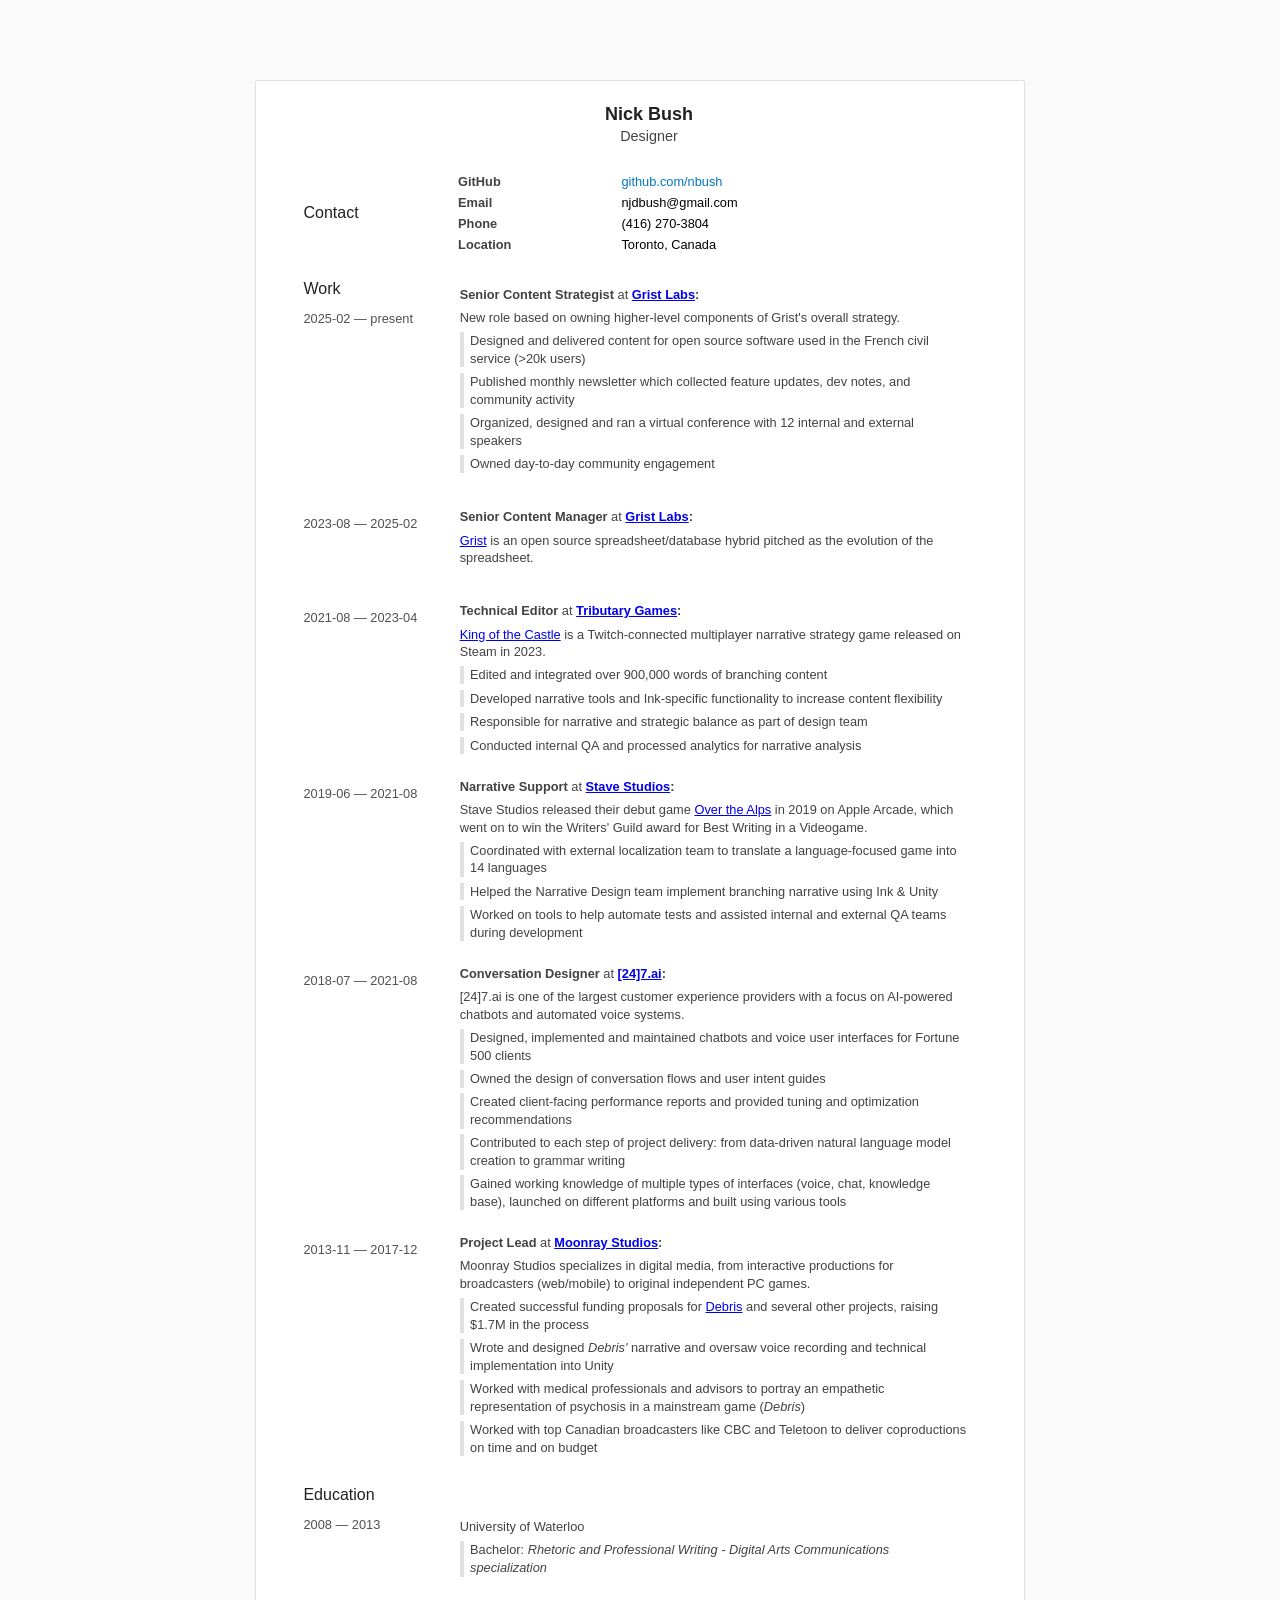
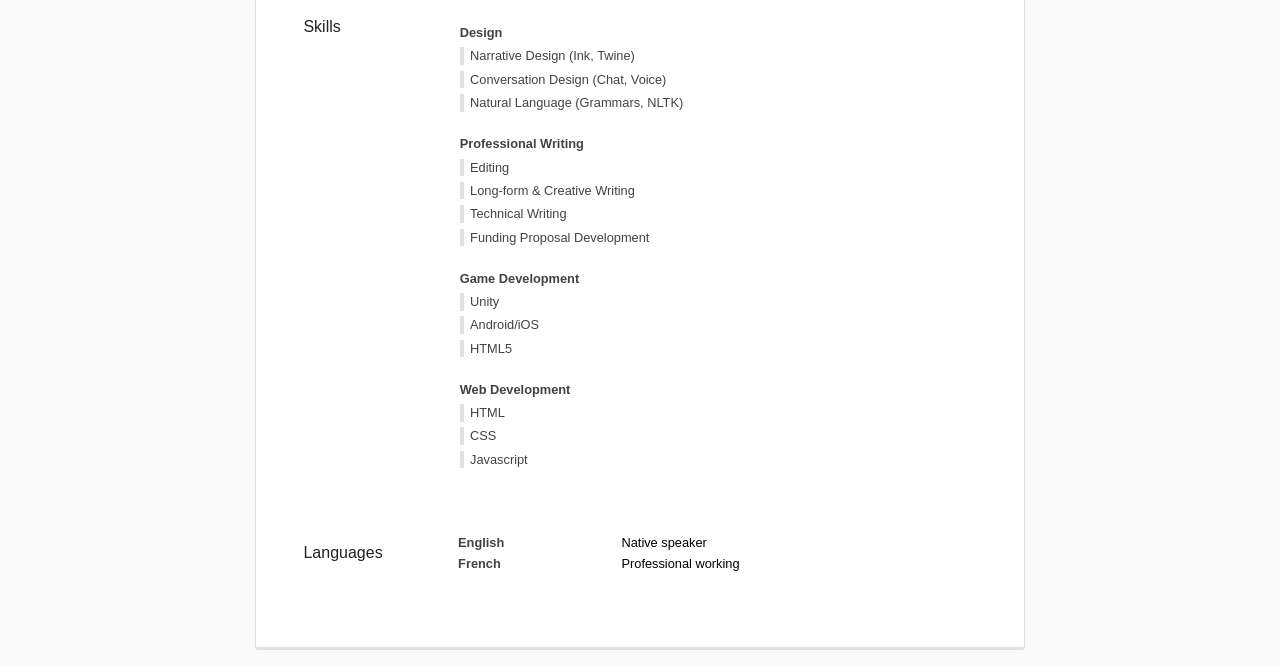
==== resume.html @ f0c7b27f "re-adding old site" ====
<!DOCTYPE html>
<html>
<head>
  <meta charset="utf-8">
  <meta name="viewport" content="width=device-width, user-scalable=no, minimal-ui">
  <title>Nick Bush</title>
  <!-- <link href='http://fonts.googleapis.com/css?family=Merriweather:400,300,700' rel='stylesheet' type='text/css'>
  <link href='http://fonts.googleapis.com/css?family=Open+Sans:400,300,600' rel='stylesheet' type='text/css'> -->
  <style>
    body, html {
      font-family: "Open Sans", sans-serif;
      font-size: 12pt;
      padding-top:2.5em;
      margin:0;
      background-color:#fafafa;
      line-height: 1.1em;
    }
    
    .note {
      display:block;
      position: absolute;
      top:10px;
      left:10px;
      font-size: 0.6em;
    }
    
    .new {
      background-color: #81C784;
      border: 1px solid #757575;
      padding: 1px;
      border-radius: 4px;
    }
    
    /* Header */
    
    header {
      width:100%;
      vertical-align: middle;
      text-align: center;
    }
    
    .header-content {
      display: inline-block;
    }
    
    .header-text {
      margin-top:0.5em;
      margin-left:1em;
      font-size: large;
      font-weight: bold;
    }
    
    header p {
      text-align:center;
      margin:0;
      color: #212121;
    }
    
    .first-name {
        font-size: 1.05em;
    }
    
    .subtitle {
      padding-top:.3em;
      font-size:0.8em;
      font-weight:500;
      color: #424242;
    }
    
    /* Information */
    
    .paper {
      margin: 0 auto;
      margin-bottom:1em;
      
      background-color:white;
      width:60%;
      
      padding:1em 0 1em 0;
      
      border-top: 1px solid #e0e0e0;
      border-left: 1px solid #e0e0e0;
      border-right: 1px solid #e0e0e0;
      border-bottom: 3px solid #e0e0e0;
      border-radius:3px;
    }
    
    @media(max-width:992px) {
      .paper {
        width:80%;
      }
    }
    
    /* Content Part */
    
    .content-wrapper {
      padding-right:7.25%;
    }
    
    .content {
      display:table;
      width:100%;
      
      padding-top:1.5em;
      
      /*border-top: 1px solid #eeeeee;*/
    }
    
    .content:last-child {
      margin-bottom: 2em;
    }
    
    body > div > article > div > section:last-child {
      padding-bottom:1.5em;
    }
    
    .row {
        display:table-row;
    }
    .row div {
        display:table-cell;
    }
    
    .content-cat {
      color: #212121;
      
      vertical-align:middle;
    
      padding-left:6.66%;
      width:25%;
    }
    
    .content-cat p {
      font-size:0.8em;
      font-weight:400;
      color: #505050;
      margin-bottom:0;
    }
    
    .big-text {
      vertical-align:top;
    }
    
    .content-text ul {
      padding:0;
      margin:0;
      margin-top:0.15em;
      
      width:85%;
      margin-left:1.5em;
    }
    
    .content-text ul:last-child {
      margin-bottom:0.5em;
    }
    
    .content-text ul li {
      font-size:0.8em;
      
      display:inline-block;
    }
    
    .content-text ul li:first-child {
      width:35%;
      
      color: #424242;
      
      font-weight:600;
    }
    
    .content-text ul li a, div.content-text.work-listing.education-listing > p > strong > a {
      text-decoration: none;
      color: #0277bd;
    }
    
    .content-text ul li a:hover {
      color:#4fc3f7;
    }
    
    .work-listing p {
      font-size:0.8em;
      
      color: #424242;
      
      margin-left:2em;
      margin-top:0.45em;
      margin-bottom: 0.45em;
    }
    
    div.content-text.work-listing.education-listing > p:nth-child(2) {
      margin-top:0.25em;
    }
    
    .work-listing .highlight {
      font-size:0.8em;
      font-weight:400;
      
      color: #424242;
      
      padding-left:0.5em;
      
      border-left:4px solid #e0e0e0;
      
    }
    
    .education-listing > .heading {
      font-weight:600;
      
      margin-top:0.75em;
      margin-left:2em;
    }
    
    .education-listing > .highlight {
      margin-left:3.25em;
    }
    
    .highlight {
      transition: border .33s ease-in;
    }
    
    .profiles-listing ul li, .profiles-listing ul li:first-child {
      width:32%;
      font-weight: normal;
    }
    
    .work-content, .education-content {
      padding-top: .75em;
    }
    
    section.content.education-content > div > div.content-cat {
      vertical-align: top;
    }
    
    div.content-text.skills-listing > p {
      font-size:0.8em;
      font-weight:400;
    
      margin-left: 2em;
      margin-top: 0.45em;
      margin-bottom: 0.45em;
    }
    
    div.content-text.skills-listing > p > {
      color:#212121;
    }
    
    @media screen and (max-width: 600px) {
      body, html {
        padding-top: 30px;
      }
    
      .paper {
        width:95%;
      }
    
      .row div {
        display: block;
      }
    
      .content-cat {
        width: 100%;
      }
    
      .content-text ul li {
        width: 100%;
      }
    
      .content-text ul li:first-child {
        width: 100%;
      }
      
      .education-listing > .highlight {
        margin-left: 30px;
      }
    }</style>
    
    <style media="print">
    body, html {
      background-color: white;
      padding-top: 1.5em;
    }
    
    .paper {
      width:100%;
      border: 0;
    
      padding-top: 0;
    }
    
    header p {
      font-size: 1.3em;
    }
    
    .subtitle {
      font-size: 0.7em;
    }
    
    .header-pic {
      float:left;
    }
    
    .profiles {
      display:none;
    }
    
    .content {
      page-break-inside:avoid; 
      page-break-after:auto;
    }
    
    .header-text {
      float:left;
      margin-top: -1.6em;
    }
    
    .content-wrapper > .content:first-child {
      padding-top: 2em;
    }
    
    .content:last-child {
      padding-bottom: 0;
    }
    
    .content-cat {
      width:33%;
      color:black;
      text-align: left;
    }
    
    .content-cat p {
      font-size:0.8em;
      font-weight: 600;
    }
    
    header p, .content-text, .work-listing p, .content-text ul li:first-child, .work-listing .highlight, .content-text.skills-listing > ul > li > .highlight {
      color:black;
    }
    
    .content-text.skills-listing > ul > li span, .subtitle {
      color:#212121;
    }
    
    .content-text ul:last-child {
      margin-bottom: 0.25em;
    }
    
    .content-text ul li:first-child {
      width:50%;
    }
    
    .profiles-listing ul li:first-child {
      width:32%;
    }
    
    div.content-text.skills-listing > ul > li {
      width:33%;
    }
    
    .work-listing p {
      margin-bottom: 0.1em;
    }
    
    div.content-text.skills-listing > ul > li > p {
      margin-top: 0.4em;
      margin-bottom: 0.5em;
    }
    
    div.content-text.skills-listing > ul > li {
      padding-left: 1.5em;
    }
    
    div.content-text.skills-listing > ul > li:first-child {
      padding-left: 2em;
    }
    
    .note {
      display:none;
    }
    
    .content-text:hover {
      border-left:1px solid #eeeeee;
    }
    
    .content-text ul li a:hover {
      color:#4fc3f7;
    }
    
    .highlight:hover, .content-text.skills-listing > ul > li > .highlight:hover {
      border-left:1px solid #eeeeee;
    }
    
    .big-text {
      padding-top: 0;
    }
    </style>
</head>
<body>
  <div class="resume-wrapper">
    <article class="paper">
        <header>
          <div class="header-content">
            <div class="header-text">
              <p>
                Nick Bush
              </p>
              <p class="subtitle">Designer</p>
            </div>
          </div>
        </header>
        <div class="content-wrapper">
          <!-- CONTACT -->
          <section class="content">
            <div class="row">
              <div class="content-cat">
                Contact
              </div>
              <div class="content-text">
                  <!-- <ul>
                    <li>Website</li>
                    <li><a href="http://njdbush.com/">njdbush.com</a></li>
                  </ul> -->
                  <ul>
                    <li>GitHub</li>
                    <li><a href="https://github.com/nbush" target="_blank">github.com/nbush</a></li>
                  </ul>
                  <!-- <ul>
                    <li>itch</li>
                    <li><a href="https://bushn.itch.io/" target="_blank">bushn.itch.io/</a></li>
                  </ul> -->
                  <ul>
                    <li>Email</li>
                    <li>njdbush@gmail.com</li>
                  </ul>
                  <ul>
                    <li>Phone</li>
                    <li>(416) 270-3804</li>
                  </ul>
                  <ul style="margin-bottom: 0.15em;">
                      <li>Location</li>
                      <li>Toronto, Canada</li>
                  </ul>
              </div>
            </div>
          </section>
                <section class="content">
                  <div class="row">
                    <div class="content-cat big-text">
                        Work
                          <p>2025-02 — present</p>
                    </div>
                    <div class="content-text work-listing">
                          <p>
                          <strong>Senior Content Strategist</strong>
                          at <strong><a href="https://www.getgrist.com/" target="_blank">Grist Labs</a>:</strong>
                        </p>
                        <p>New role based on owning higher-level components of Grist's overall strategy.</p>
                          <p class="highlight">Designed and delivered content for open source software used in the French civil service (>20k users)</p>
                          <p class="highlight">Published monthly newsletter which collected feature updates, dev notes, and community activity</p>
                          <p class="highlight">Organized, designed and ran a virtual conference with 12 internal and external speakers</p>
                          <p class="highlight">Owned day-to-day community engagement</p>
                    </div>
                  </div>
                </section>
                <section class="content">
                  <div class="row">
                    <div class="content-cat big-text">
                          <p>2023-08 — 2025-02</p>
                    </div>
                    <div class="content-text work-listing">
                          <p>
                          <strong>Senior Content Manager</strong>
                          at <strong><a href="https://www.getgrist.com/" target="_blank">Grist Labs</a>:</strong>
                        </p>
                        <p><a href="https://github.com/gristlabs/grist-core" target="_blank">Grist</a> is an open source spreadsheet/database hybrid pitched as the evolution of the spreadsheet.</p>
                          <!-- <p class="highlight">TBD</p>
                          <p class="highlight">TBD</p>
                          <p class="highlight">Organized, designed and ran a virtual conference the Grist community with 12 internal and external speakers</p>
                          <p class="highlight">TBD</p> -->
                    </div>
                  </div>
                </section>
                <section class="content">
                  <div class="row">
                    <div class="content-cat big-text">
                          <p>2021-08 — 2023-04</p>
                    </div>
                    <div class="content-text work-listing">
                          <p>
                          <strong>Technical Editor</strong>
                          at <strong><a href="https://store.steampowered.com/app/1839880/" target="_blank">Tributary Games</a>:</strong>
                        </p>
                        <p><a href="https://store.steampowered.com/app/1839880/" target="_blank">King of the Castle</a> is a Twitch-connected multiplayer narrative strategy game released on Steam in 2023.</p>
                          <p class="highlight">Edited and integrated over 900,000 words of branching content</p>
                          <p class="highlight">Developed narrative tools and Ink-specific functionality to increase content flexibility</p>
                          <p class="highlight">Responsible for narrative and strategic balance as part of design team</p>
                          <p class="highlight">Conducted internal QA and processed analytics for narrative analysis</p>
                    </div>
                  </div>
                </section>
                <section class="content work-content">
                  <div class="row">
                    <div class="content-cat big-text">
                          <p>2019-06 — 2021-08</p>
                    </div>
                    <div class="content-text work-listing">
                          <p>
                          <strong>Narrative Support</strong>
                          at <strong><a href="https://store.steampowered.com/app/1227400" target="_blank">Stave Studios</a>:</strong>
                        </p>
                        <p>Stave Studios released their debut game <a href="https://store.steampowered.com/app/1227400" target="_blank">Over the Alps</a> in 2019 on Apple Arcade, which went on to win the Writers' Guild award for Best Writing in a Videogame.</p>
                          <p class="highlight">Coordinated with external localization team to translate a language-focused game into 14 languages</p>
                          <p class="highlight">Helped the Narrative Design team implement branching narrative using Ink & Unity</p>
                          <p class="highlight">Worked on tools to help automate tests and assisted internal and external QA teams during development</p>
                    </div>
                  </div>
                </section>
                <section class="content work-content">
                  <div class="row">
                    <div class="content-cat big-text">
                          <p>2018-07 — 2021-08</p>
                    </div>
                    <div class="content-text work-listing">
                          <p>
                          <strong>Conversation Designer</strong>
                          at <strong><a href="https://www.247.ai/" target="_blank">[24]7.ai</a>:</strong>
                        </p>
                        <p>[24]7.ai is one of the largest customer experience providers with a focus on AI-powered chatbots and automated voice systems.</p>
                          <p class="highlight">Designed, implemented and maintained chatbots and voice user interfaces for Fortune 500 clients</p>
                          <p class="highlight">Owned the design of conversation flows and user intent guides</p>
                          <p class="highlight">Created client-facing performance reports and provided tuning and optimization recommendations</p>
                          <p class="highlight">Contributed to each step of project delivery: from data-driven natural language model creation to grammar writing</p>
                          <p class="highlight">Gained working knowledge of multiple types of interfaces (voice, chat, knowledge base), launched on different platforms and built using various tools</p>
                    </div>
                  </div>
                </section>
                <section class="content work-content">
                    <div class="row">
                      <div class="content-cat big-text">
                            <p>2013-11 — 2017-12</p>
                      </div>
                      <div class="content-text work-listing">
                            <p>
                            <strong>Project Lead</strong>
                            at <strong><a href="http://moonraystudios.com" target="_blank">Moonray Studios</a>:</strong>
                          </p>
                          <p>Moonray Studios specializes in digital media, from interactive productions for broadcasters (web/mobile) to original independent PC games.</p>
                            <p class="highlight">Created successful funding proposals for <a href="http://debristhegame.com/" target="_blank">Debris</a> and several other projects, raising $1.7M in the process</p>
                            <p class="highlight">Wrote and designed <i>Debris'</i> narrative and oversaw voice recording and technical implementation into Unity</p>
                            <p class="highlight">Worked with medical professionals and advisors to portray an empathetic representation of psychosis in a mainstream game (<i>Debris</i>)</p>
                            <p class="highlight">Worked with top Canadian broadcasters like CBC and Teletoon to deliver coproductions on time and on budget</p>
                        </div>
                    </div>
                  </section>

                <section class="content">
                  <div class="row">
                    <div class="content-cat big-text">
                        Education
                          <p>2008 — 2013</p>
                    </div>
                    <div class="content-text work-listing">
                        <p class="heading" style="margin-top:2.5em;">University of Waterloo</p>
                        <p class="highlight">
                          Bachelor:
                          <i>Rhetoric and Professional Writing - Digital Arts Communications specialization </i>
                        </p>
                    </div>
                  </div>
                </section>

          <section class="content">
            <div class="row">
              <div class="content-cat" style="vertical-align:top;padding-top:0.75em">
                Skills
              </div>
              <section class="content work-content">
                <div class="row">
                  <div class="content-text work-listing">
                    <p>
                      <strong>Design</strong>
                    </p>
                      <p class="highlight">Narrative Design (Ink, Twine)</p>
                      <p class="highlight">Conversation Design (Chat, Voice)</p>
                      <p class="highlight">Natural Language (Grammars, NLTK)</p>
                  </div>
                </div>
              </section>
              <section class="content work-content">
                <div class="row">
                  <div class="content-text work-listing">
                      <p>
                      <strong>Professional Writing</strong>
                    </p>
                      <p class="highlight">Editing</p>
                      <p class="highlight">Long-form & Creative Writing</p>
                      <p class="highlight">Technical Writing</p>
                      <p class="highlight">Funding Proposal Development</p>
                  </div>
                </div>
              </section>
              <section class="content work-content">
                <div class="row">
                  <div class="content-text work-listing">
                      <p>
                      <strong>Game Development</strong>
                    </p>
                      <p class="highlight">Unity</p>
                      <p class="highlight">Android/iOS</p>
                      <p class="highlight">HTML5</p>
                  </div>
                </div>
              </section>
              <section class="content work-content">
                <div class="row">
                  <div class="content-text work-listing">
                      <p>
                      <strong>Web Development</strong>
                    </p>
                      <p class="highlight">HTML</p>
                      <p class="highlight">CSS</p>
                      <p class="highlight">Javascript</p>
                  </div>
                </div>
              </section>
            </div>
          </section>

  <!-- LANGUAGE -->
            <section class="content">
              <div class="row">
                <div class="content-cat">
                  Languages
                </div>
                <div class="content-text">
                    <ul>
                        <li>English</li>
                        <li>Native speaker</li>
                    </ul>
                    <ul style="margin-bottom: 0.15em;">
                        <li>French</li>
                        <li>Professional working</li>
                    </ul>
                </div>
              </div>
            </section>
        </div>
    </article>
  </div>
</body>
</html>
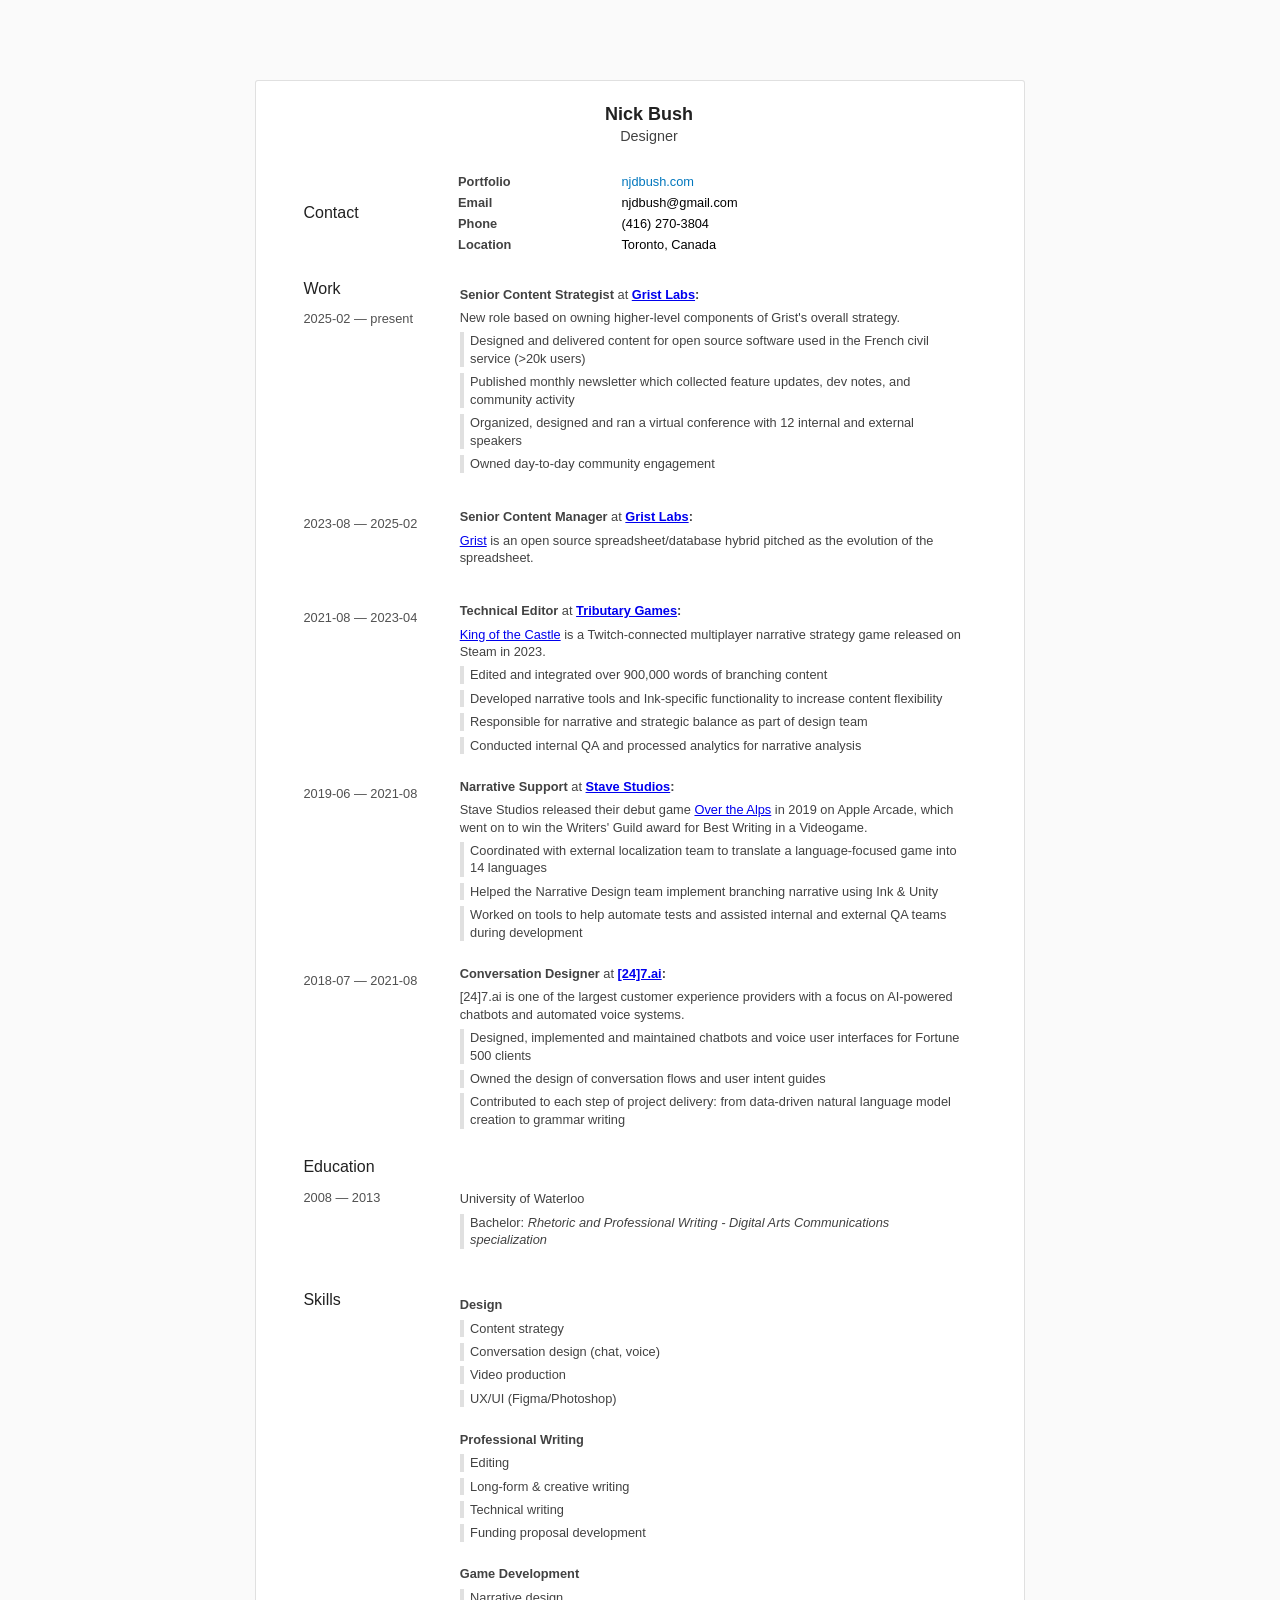
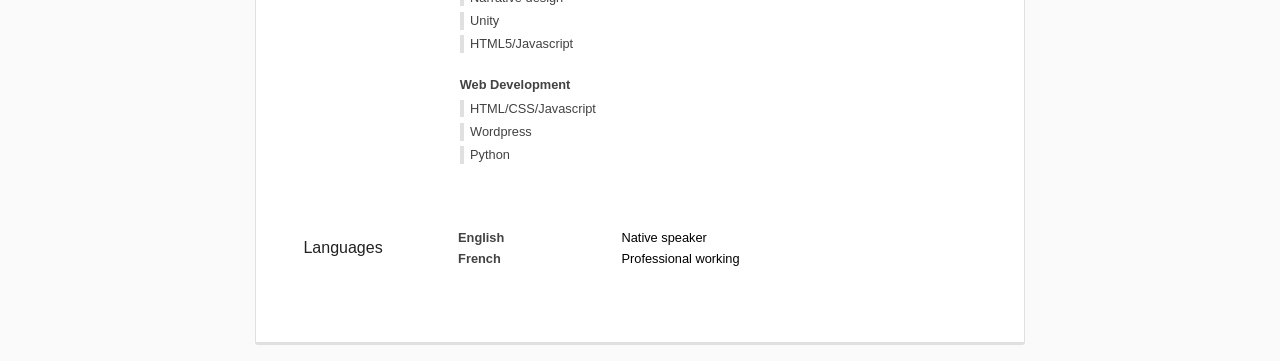
==== commit 018b6153: "update images and resume" ====
--- a/resume.html
+++ b/resume.html
@@ -4,8 +4,7 @@
   <meta charset="utf-8">
   <meta name="viewport" content="width=device-width, user-scalable=no, minimal-ui">
   <title>Nick Bush</title>
-  <!-- <link href='http://fonts.googleapis.com/css?family=Merriweather:400,300,700' rel='stylesheet' type='text/css'>
-  <link href='http://fonts.googleapis.com/css?family=Open+Sans:400,300,600' rel='stylesheet' type='text/css'> -->
+
   <style>
     body, html {
       font-family: "Open Sans", sans-serif;
@@ -415,14 +414,14 @@
                 Contact
               </div>
               <div class="content-text">
+                  <ul>
+                    <li>Portfolio</li>
+                    <li><a href="http://njdbush.com/">njdbush.com</a></li>
+                  </ul>
                   <!-- <ul>
-                    <li>Website</li>
-                    <li><a href="http://njdbush.com/">njdbush.com</a></li>
-                  </ul> -->
-                  <ul>
                     <li>GitHub</li>
                     <li><a href="https://github.com/nbush" target="_blank">github.com/nbush</a></li>
-                  </ul>
+                  </ul> -->
                   <!-- <ul>
                     <li>itch</li>
                     <li><a href="https://bushn.itch.io/" target="_blank">bushn.itch.io/</a></li>
@@ -527,13 +526,11 @@
                         <p>[24]7.ai is one of the largest customer experience providers with a focus on AI-powered chatbots and automated voice systems.</p>
                           <p class="highlight">Designed, implemented and maintained chatbots and voice user interfaces for Fortune 500 clients</p>
                           <p class="highlight">Owned the design of conversation flows and user intent guides</p>
-                          <p class="highlight">Created client-facing performance reports and provided tuning and optimization recommendations</p>
                           <p class="highlight">Contributed to each step of project delivery: from data-driven natural language model creation to grammar writing</p>
-                          <p class="highlight">Gained working knowledge of multiple types of interfaces (voice, chat, knowledge base), launched on different platforms and built using various tools</p>
                     </div>
                   </div>
                 </section>
-                <section class="content work-content">
+                <!-- <section class="content work-content">
                     <div class="row">
                       <div class="content-cat big-text">
                             <p>2013-11 — 2017-12</p>
@@ -546,11 +543,10 @@
                           <p>Moonray Studios specializes in digital media, from interactive productions for broadcasters (web/mobile) to original independent PC games.</p>
                             <p class="highlight">Created successful funding proposals for <a href="http://debristhegame.com/" target="_blank">Debris</a> and several other projects, raising $1.7M in the process</p>
                             <p class="highlight">Wrote and designed <i>Debris'</i> narrative and oversaw voice recording and technical implementation into Unity</p>
-                            <p class="highlight">Worked with medical professionals and advisors to portray an empathetic representation of psychosis in a mainstream game (<i>Debris</i>)</p>
                             <p class="highlight">Worked with top Canadian broadcasters like CBC and Teletoon to deliver coproductions on time and on budget</p>
                         </div>
                     </div>
-                  </section>
+                  </section> -->
 
                 <section class="content">
                   <div class="row">
@@ -579,9 +575,10 @@
                     <p>
                       <strong>Design</strong>
                     </p>
-                      <p class="highlight">Narrative Design (Ink, Twine)</p>
-                      <p class="highlight">Conversation Design (Chat, Voice)</p>
-                      <p class="highlight">Natural Language (Grammars, NLTK)</p>
+                      <p class="highlight">Content strategy</p>
+                      <p class="highlight">Conversation design (chat, voice)</p>
+                      <p class="highlight">Video production</p>
+                      <p class="highlight">UX/UI (Figma/Photoshop)</p>
                   </div>
                 </div>
               </section>
@@ -592,9 +589,9 @@
                       <strong>Professional Writing</strong>
                     </p>
                       <p class="highlight">Editing</p>
-                      <p class="highlight">Long-form & Creative Writing</p>
-                      <p class="highlight">Technical Writing</p>
-                      <p class="highlight">Funding Proposal Development</p>
+                      <p class="highlight">Long-form & creative writing</p>
+                      <p class="highlight">Technical writing</p>
+                      <p class="highlight">Funding proposal development</p>
                   </div>
                 </div>
               </section>
@@ -604,9 +601,9 @@
                       <p>
                       <strong>Game Development</strong>
                     </p>
+                      <p class="highlight">Narrative design</p>
                       <p class="highlight">Unity</p>
-                      <p class="highlight">Android/iOS</p>
-                      <p class="highlight">HTML5</p>
+                      <p class="highlight">HTML5/Javascript</p>
                   </div>
                 </div>
               </section>
@@ -616,9 +613,9 @@
                       <p>
                       <strong>Web Development</strong>
                     </p>
-                      <p class="highlight">HTML</p>
-                      <p class="highlight">CSS</p>
-                      <p class="highlight">Javascript</p>
+                      <p class="highlight">HTML/CSS/Javascript</p>
+                      <p class="highlight">Wordpress</p>
+                      <p class="highlight">Python</p>
                   </div>
                 </div>
               </section>
